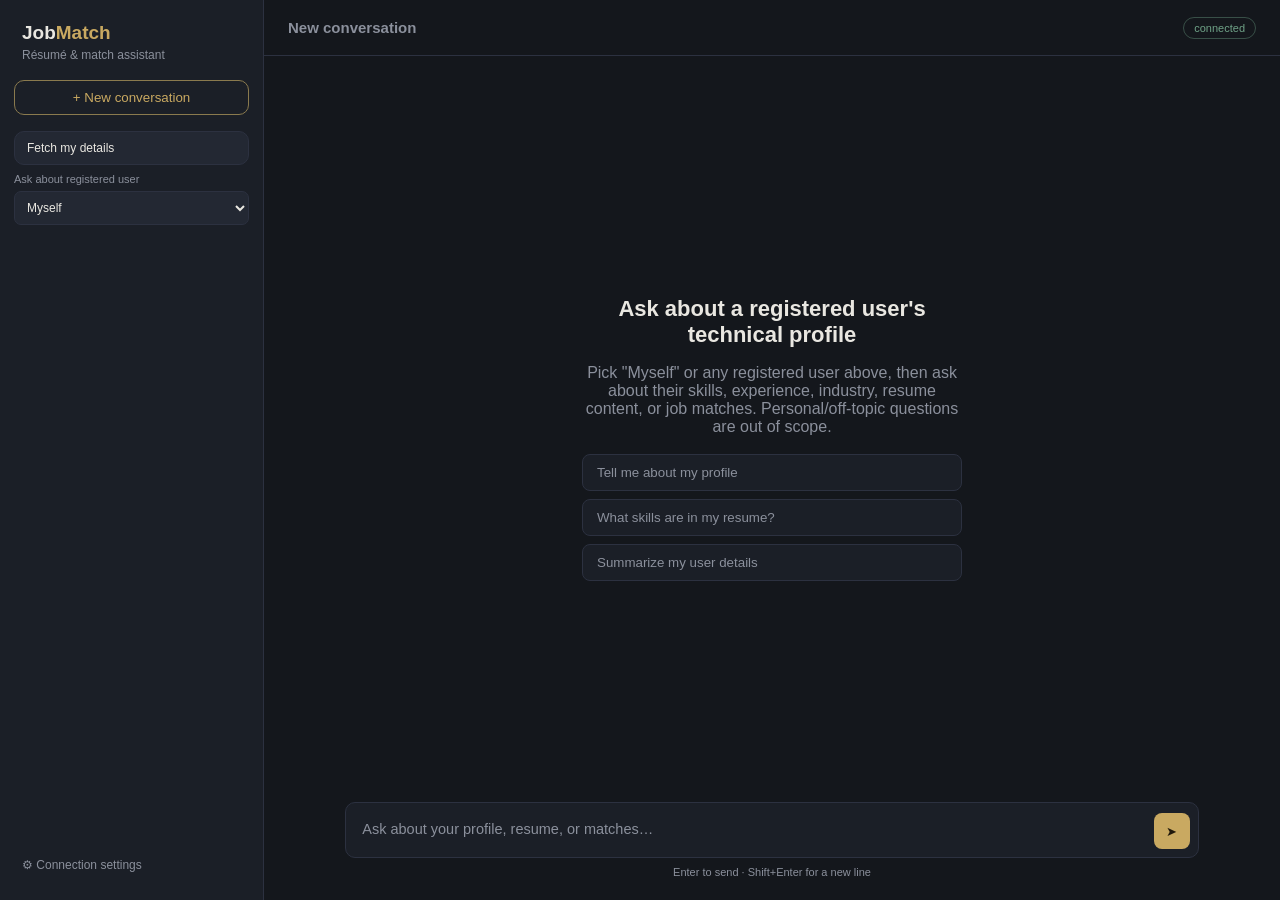
==== static/chat_ui.html @ da0382dd "deplaoyement with chatbot" ====
<!DOCTYPE html>
<html lang="en">
<head>
  <meta charset="UTF-8" />
  <meta name="viewport" content="width=device-width, initial-scale=1.0" />
  <title>Capstone Job Hunt — Assistant</title>
  <style>
    :root{
      --ink:#14171C;
      --panel:#1B1F27;
      --panel-raised:#232833;
      --line:#2C3140;
      --gold:#C9A961;
      --gold-dim:#8A7A4E;
      --text:#E9E7E1;
      --text-dim:#8B909C;
      --match-high:#6FA287;
      --match-mid:#C9A961;
      --match-low:#B3705E;
      --radius:10px;
    }
    *{box-sizing:border-box;} html,body{height:100%;}
    body{margin:0; background:var(--ink); color:var(--text); font-family:Inter, Arial, sans-serif; display:flex; overflow:hidden;}
    #sidebar{width:264px; background:var(--panel); border-right:1px solid var(--line); display:flex; flex-direction:column; padding:20px 14px;}
    .brand{font-size:19px; font-weight:600; padding:2px 8px 4px; }
    .brand span{color:var(--gold);}
    .brand-sub{padding:0 8px 18px; font-size:12px; color:var(--text-dim); }
    #new-chat{background:transparent; border:1px solid var(--gold-dim); color:var(--gold); border-radius:var(--radius); padding:9px 12px; cursor:pointer; margin-bottom:16px;}
    #fetch-user-btn{background:var(--panel-raised); border:1px solid var(--line); color:var(--text); border-radius:var(--radius); padding:9px 12px; cursor:pointer; margin-bottom:8px; font-size:12px; text-align:left;}
    #convo-list{flex:1; overflow-y:auto; display:flex; flex-direction:column; gap:2px;}
    .convo-item{padding:9px 10px; border-radius:8px; font-size:13px; color:var(--text-dim); cursor:pointer; white-space:nowrap; overflow:hidden; text-overflow:ellipsis;}
    .convo-item:hover{background:var(--panel-raised); color:var(--text);}
    .convo-item.active{background:var(--panel-raised); color:var(--text); border-left:2px solid var(--gold); padding-left:8px;}
    #settings-btn{margin-top:10px; background:none; border:none; color:var(--text-dim); font-size:12px; cursor:pointer; text-align:left; padding:8px;}
    #main{flex:1; display:flex; flex-direction:column; min-width:0;}
    #topbar{height:56px; border-bottom:1px solid var(--line); display:flex; align-items:center; justify-content:space-between; padding:0 24px; flex-shrink:0;}
    #topbar h1{font-size:15px; color:var(--text-dim); margin:0;}
    #status-pill{font-size:11px; color:var(--text-dim); border:1px solid var(--line); padding:4px 10px; border-radius:999px;}
    #status-pill.live{color:var(--match-high); border-color:rgba(111,162,135,0.4);}
    #thread{flex:1; overflow-y:auto; padding:28px 0 12px; display:flex; flex-direction:column; gap:18px;}
    .row{display:flex; padding:0 8%;}
    .row.user{justify-content:flex-end;}
    .bubble{max-width:640px; padding:12px 16px; border-radius:var(--radius); font-size:14.5px; line-height:1.55;}
    .row.user .bubble{background:var(--gold); color:#20180B; border-bottom-right-radius:3px;}
    .row.assistant .bubble{background:var(--panel); border:1px solid var(--line); color:var(--text); border-bottom-left-radius:3px;}
    #composer{padding:16px 8% 22px; flex-shrink:0;}
    #composer-inner{display:flex; align-items:flex-end; gap:10px; background:var(--panel); border:1px solid var(--line); border-radius:var(--radius); padding:8px 8px 8px 16px;}
    #msg-input{flex:1; background:none; border:none; outline:none; resize:none; color:var(--text); font-family:inherit; font-size:14.5px; line-height:1.5; max-height:160px; padding:8px 0;}
    #msg-input::placeholder{color:var(--text-dim);}
    #send-btn{background:var(--gold); color:#20180B; border:none; width:36px; height:36px; border-radius:8px; cursor:pointer; display:flex; align-items:center; justify-content:center;}
    #send-btn:disabled{opacity:.35; cursor:default;}
    #composer-hint{font-size:11px; color:var(--text-dim); text-align:center; margin-top:8px;}
    #overlay{position:fixed; inset:0; background:rgba(10,11,14,0.6); display:none; align-items:center; justify-content:center; z-index:10;}
    #overlay.open{display:flex;}
    #settings-modal{background:var(--panel); border:1px solid var(--line); border-radius:12px; width:380px; padding:22px;}
    #settings-modal h3{margin:0 0 14px;}
    .field{margin-bottom:14px;}
    .field label{display:block; font-size:12px; color:var(--text-dim); margin-bottom:6px;}
    .field input{width:100%; background:var(--panel-raised); border:1px solid var(--line); border-radius:7px; padding:9px 10px; color:var(--text); font-size:13px;}
    #settings-actions{display:flex; justify-content:flex-end; gap:8px; margin-top:6px;}
    #settings-actions button{font-family:inherit; font-size:13px; padding:8px 14px; border-radius:7px; cursor:pointer; border:1px solid var(--line); background:none; color:var(--text-dim);}
    #settings-save{background:var(--gold); color:#20180B; border:none; font-weight:500;}
    .suggestions{display:flex; flex-direction:column; gap:8px; margin-top:18px;}
    .suggestion{background:var(--panel); border:1px solid var(--line); color:var(--text-dim); padding:10px 14px; border-radius:8px; cursor:pointer; text-align:left;}
    #empty-state{margin:auto; text-align:center; color:var(--text-dim); max-width:420px; padding:0 20px;}
    #empty-state h2{color:var(--text); font-size:22px; margin-bottom:8px;}
  </style>
</head>
<body>
  <div id="sidebar">
    <div class="brand">Job<span>Match</span></div>
    <div class="brand-sub">Résumé &amp; match assistant</div>
    <button id="new-chat">+ New conversation</button>
    <button id="fetch-user-btn">Fetch my details</button>
    <div class="field" style="margin-bottom:14px;">
      <label style="display:block; font-size:11px; color:var(--text-dim); margin-bottom:6px;">Ask about registered user</label>
      <select id="target-user-select" style="width:100%; background:var(--panel-raised); border:1px solid var(--line); border-radius:7px; padding:8px 8px; color:var(--text); font-size:12px;">
        <option value="">Myself</option>
      </select>
    </div>
    <div id="convo-list"></div>
    <button id="settings-btn">⚙ Connection settings</button>
  </div>

  <div id="main">
    <div id="topbar">
      <h1 id="convo-title">New conversation</h1>
      <span id="status-pill">not connected</span>
    </div>

    <div id="thread">
      <div id="empty-state">
        <h2>Ask about a registered user's technical profile</h2>
        <p>Pick "Myself" or any registered user above, then ask about their skills, experience, industry, resume content, or job matches. Personal/off-topic questions are out of scope.</p>
        <div class="suggestions">
          <button class="suggestion" data-q="Tell me about my profile">Tell me about my profile</button>
          <button class="suggestion" data-q="What skills are in my resume?">What skills are in my resume?</button>
          <button class="suggestion" data-q="Summarize my user details">Summarize my user details</button>
        </div>
      </div>
    </div>

    <div id="composer">
      <div id="composer-inner">
        <textarea id="msg-input" rows="1" placeholder="Ask about your profile, resume, or matches…"></textarea>
        <button id="send-btn" title="Send">➤</button>
      </div>
      <div id="composer-hint">Enter to send · Shift+Enter for a new line</div>
    </div>
  </div>

  <div id="overlay">
    <div id="settings-modal">
      <h3>Connection settings</h3>
      <div class="field">
        <label>API base URL</label>
        <input id="api-base" value="http://localhost:8000" />
      </div>
      <div class="field">
        <label>Username</label>
        <input id="jwt-token" placeholder="demo-user" />
      </div>
      <div id="settings-actions">
        <button id="settings-cancel">Cancel</button>
        <button id="settings-save">Save</button>
      </div>
    </div>
  </div>

  <script>
    (() => {
      const thread = document.getElementById('thread');
      const input = document.getElementById('msg-input');
      const sendBtn = document.getElementById('send-btn');
      const statusPill = document.getElementById('status-pill');
      const convoList = document.getElementById('convo-list');
      const apiBaseInput = document.getElementById('api-base');
      const jwtInput = document.getElementById('jwt-token');
      const overlay = document.getElementById('overlay');
      const targetUserSelect = document.getElementById('target-user-select');

      const state = {
        apiBase: localStorage.getItem('jobhunt_api_base') || 'http://localhost:8000',
        username: localStorage.getItem('jobhunt_username') || 'demo-user',
        targetUsername: '',
        conversationId: null,
      };

      async function loadRegisteredUsers(){
        if (!state.apiBase) return;
        try {
          const res = await fetch(new URL('/chatbot/users', state.apiBase + '/'));
          if (!res.ok) return;
          const usernames = await res.json();
          targetUserSelect.innerHTML = '<option value="">Myself</option>' +
            usernames.map((u) => `<option value="${u}">${u}</option>`).join('');
          targetUserSelect.value = state.targetUsername;
        } catch (err) {
          console.warn('Could not load registered users:', err);
        }
      }

      targetUserSelect.addEventListener('change', () => {
        state.targetUsername = targetUserSelect.value;
      });

      function refreshStatus(){
        const ok = !!state.apiBase;
        statusPill.textContent = ok ? 'connected' : 'not connected';
        statusPill.classList.toggle('live', ok);
      }

      function authHeaders(){
        return {
          'Content-Type': 'application/json',
        };
      }

      function buildUserUrl(path){
        const url = new URL(path, state.apiBase + '/');
        url.searchParams.set('username', state.username);
        return url.toString();
      }

      // Minimal renderer for the chatbot's fixed output shape: an opening
      // line, blank-line-separated sections, **bold** labels, and "- " bullets.
      // Escapes HTML first so user/LLM text can never inject markup.
      function renderAssistantMarkdown(el, text){
        const escapeHtml = (s) => s.replace(/&/g, '&amp;').replace(/</g, '&lt;').replace(/>/g, '&gt;');
        const withBold = (s) => escapeHtml(s).replace(/\*\*(.+?)\*\*/g, '<strong>$1</strong>');
        el.innerHTML = '';
        const blocks = text.split(/\n\s*\n/);
        blocks.forEach((block) => {
          const lines = block.split('\n').filter((l) => l.trim());
          if (!lines.length) return;
          const isList = lines.every((l) => /^\s*-\s+/.test(l));
          if (isList) {
            const ul = document.createElement('ul');
            ul.style.cssText = 'margin:4px 0; padding-left:20px;';
            lines.forEach((l) => {
              const li = document.createElement('li');
              li.style.marginBottom = '3px';
              li.innerHTML = withBold(l.replace(/^\s*-\s+/, ''));
              ul.appendChild(li);
            });
            el.appendChild(ul);
          } else {
            lines.forEach((l) => {
              const p = document.createElement('div');
              p.style.marginBottom = '4px';
              p.innerHTML = withBold(l);
              el.appendChild(p);
            });
          }
        });
      }

      function addBubble(role, text, sources){
        const row = document.createElement('div');
        row.className = 'row ' + role;
        const bubble = document.createElement('div');
        bubble.className = 'bubble';
        if (role === 'assistant') {
          renderAssistantMarkdown(bubble, text);
        } else {
          bubble.textContent = text;
        }
        row.appendChild(bubble);
        if (sources && sources.length) {
          const src = document.createElement('div');
          src.style.cssText = 'max-width:640px; margin-top:6px; font-size:11px; color:var(--text-dim);';
          src.textContent = 'Sources: ' + sources.map((s) => s.title).join(', ');
          row.appendChild(src);
        }
        thread.appendChild(row);
        thread.scrollTop = thread.scrollHeight;
      }

      async function fetchUserDetails(){
        if (!state.apiBase) {
          overlay.classList.add('open');
          return;
        }

        addTyping();
        try {
          const res = await fetch(buildUserUrl('/chatbot/user-details'), {
            headers: authHeaders(),
          });
          const data = await res.json();
          removeTyping();

          if (!res.ok) {
            addBubble('assistant', data.detail || 'Unable to fetch your account details.');
            return;
          }

          const lines = [
            `Username: ${data.username || 'N/A'}`,
            `Full name: ${data.full_name || 'N/A'}`,
            `Email: ${data.email || 'N/A'}`,
            `Age: ${data.age ?? 'N/A'}`,
            `Graduated: ${data.graduated ?? 'N/A'}`,
            `LinkedIn: ${data.linkedin_url || 'N/A'}`,
            `LeetCode: ${data.leetcode_url || 'N/A'}`,
            `Hackerrank: ${data.hackerrank_url || 'N/A'}`,
            `Resume skills: ${(data.resume_skills || []).join(', ') || 'No skills found'}`,
            `Experience: ${data.experience ?? 'N/A'}`,
            `Industry: ${data.industry_type || 'N/A'}`,
            `Resume text available: ${data.resume_text_available ? 'Yes' : 'No'}`,
          ];

          addBubble('assistant', lines.join('\n'));
        } catch (err) {
          removeTyping();
          addBubble('assistant', 'Could not fetch your user details. Check the API URL.');
        }
      }

      function addTyping(){
        const row = document.createElement('div');
        row.className = 'row assistant';
        row.id = 'typing-row';
        row.innerHTML = '<div class="bubble">Thinking…</div>';
        thread.appendChild(row);
        thread.scrollTop = thread.scrollHeight;
      }

      function removeTyping(){
        const el = document.getElementById('typing-row');
        if (el) el.remove();
      }

      function renderEmptyState(){
        const current = document.getElementById('empty-state');
        if (current) return;
        thread.innerHTML = `
          <div id="empty-state">
            <h2>Ask about your résumés or matches</h2>
            <p>This assistant can look up your profile, resume skills, and match status using the authenticated backend.</p>
            <div class="suggestions">
              <button class="suggestion" data-q="Tell me about my profile">Tell me about my profile</button>
              <button class="suggestion" data-q="What skills are in my resume?">What skills are in my resume?</button>
              <button class="suggestion" data-q="Summarize my user details">Summarize my user details</button>
            </div>
          </div>`;
        document.querySelectorAll('.suggestion').forEach((b) => {
          b.onclick = () => { input.value = b.dataset.q; sendMessage(); };
        });
      }

      async function loadConversations(){
        if (!state.apiBase) return;
        try {
          const res = await fetch(buildUserUrl('/chat/conversations'), { headers: authHeaders() });
          if (!res.ok) return;
          const data = await res.json();
          convoList.innerHTML = '';
          data.forEach((item) => {
            const el = document.createElement('div');
            el.className = 'convo-item' + (item.id === state.conversationId ? ' active' : '');
            el.textContent = item.title || 'Untitled';
            el.onclick = () => openConversation(item.id, item.title);
            convoList.appendChild(el);
          });
        } catch (err) {
          console.warn('Conversations unavailable:', err);
        }
      }

      async function openConversation(id, title){
        state.conversationId = id;
        document.getElementById('convo-title').textContent = title || 'Conversation';
        thread.innerHTML = '';
        try {
          const res = await fetch(buildUserUrl('/chat/conversations/' + id), { headers: authHeaders() });
          if (!res.ok) return;
          const data = await res.json();
          data.messages.forEach((msg) => addBubble(msg.role, msg.content));
        } catch (err) {}
        loadConversations();
      }

      document.getElementById('new-chat').onclick = () => {
        state.conversationId = null;
        document.getElementById('convo-title').textContent = 'New conversation';
        renderEmptyState();
        loadConversations();
      };

      document.getElementById('fetch-user-btn').onclick = fetchUserDetails;
      document.getElementById('settings-btn').onclick = () => overlay.classList.add('open');
      document.getElementById('settings-cancel').onclick = () => overlay.classList.remove('open');
      document.getElementById('settings-save').onclick = () => {
        state.apiBase = apiBaseInput.value.trim().replace(/\/$/, '');
        state.username = (jwtInput.value || 'demo-user').trim() || 'demo-user';
        localStorage.setItem('jobhunt_api_base', state.apiBase);
        localStorage.setItem('jobhunt_username', state.username);
        overlay.classList.remove('open');
        refreshStatus();
        loadConversations();
        loadRegisteredUsers();
      };

      function addStreamingBubble(){
        const row = document.createElement('div');
        row.className = 'row assistant';
        const bubble = document.createElement('div');
        bubble.className = 'bubble';
        bubble.textContent = '';
        row.appendChild(bubble);
        thread.appendChild(row);
        thread.scrollTop = thread.scrollHeight;
        return { row, bubble };
      }

      function finalizeStreamingBubble(row, sources){
        if (!sources || !sources.length) return;
        const src = document.createElement('div');
        src.style.cssText = 'max-width:640px; margin-top:6px; font-size:11px; color:var(--text-dim);';
        src.textContent = 'Sources: ' + sources.map((s) => s.title).join(', ');
        row.appendChild(src);
      }

      // Parses a text/event-stream body read via fetch (POST-based SSE, so
      // the built-in EventSource -- GET only -- can't be used here).
      async function* parseSSE(response){
        const reader = response.body.getReader();
        const decoder = new TextDecoder();
        let buffer = '';
        while (true) {
          const { value, done } = await reader.read();
          if (done) break;
          buffer += decoder.decode(value, { stream: true });
          const events = buffer.split('\n\n');
          buffer = events.pop();
          for (const raw of events) {
            const lines = raw.split('\n');
            let event = 'message';
            let data = '';
            for (const line of lines) {
              if (line.startsWith('event:')) event = line.slice(6).trim();
              else if (line.startsWith('data:')) data += line.slice(5).trim();
            }
            if (data) yield { event, data: JSON.parse(data) };
          }
        }
      }

      async function sendMessage(){
        const message = input.value.trim();
        if (!message) return;
        if (!state.apiBase) {
          overlay.classList.add('open');
          return;
        }
        input.value = '';
        addBubble('user', message);
        sendBtn.disabled = true;

        let streamBubble = null;
        try {
          const res = await fetch(buildUserUrl('/chat/stream'), {
            method: 'POST',
            headers: authHeaders(),
            body: JSON.stringify({ message, conversation_id: state.conversationId, username: state.username, target_username: state.targetUsername || undefined }),
          });

          if (!res.ok || !res.body) {
            const data = await res.json().catch(() => ({}));
            addBubble('assistant', data.detail || 'Could not process your request.');
            return;
          }

          let rawText = '';
          for await (const { event, data } of parseSSE(res)) {
            if (event === 'meta') {
              state.conversationId = data.conversation_id;
            } else if (event === 'token') {
              if (!streamBubble) streamBubble = addStreamingBubble();
              rawText += data.delta;
              streamBubble.bubble.textContent = rawText;
              thread.scrollTop = thread.scrollHeight;
            } else if (event === 'done') {
              if (!streamBubble) streamBubble = addStreamingBubble();
              renderAssistantMarkdown(streamBubble.bubble, data.message || rawText);
              finalizeStreamingBubble(streamBubble.row, data.sources);
              loadConversations();
            }
          }
        } catch (err) {
          if (!streamBubble) addBubble('assistant', 'Could not reach the backend. Check your API URL.');
        } finally {
          sendBtn.disabled = false;
        }
      }

      sendBtn.onclick = sendMessage;
      input.addEventListener('keydown', (event) => {
        if (event.key === 'Enter' && !event.shiftKey) {
          event.preventDefault();
          sendMessage();
        }
      });

      apiBaseInput.value = state.apiBase;
      if (jwtInput) jwtInput.value = state.username;
      refreshStatus();
      renderEmptyState();
      loadConversations();
      loadRegisteredUsers();
    })();
  </script>
</body>
</html>
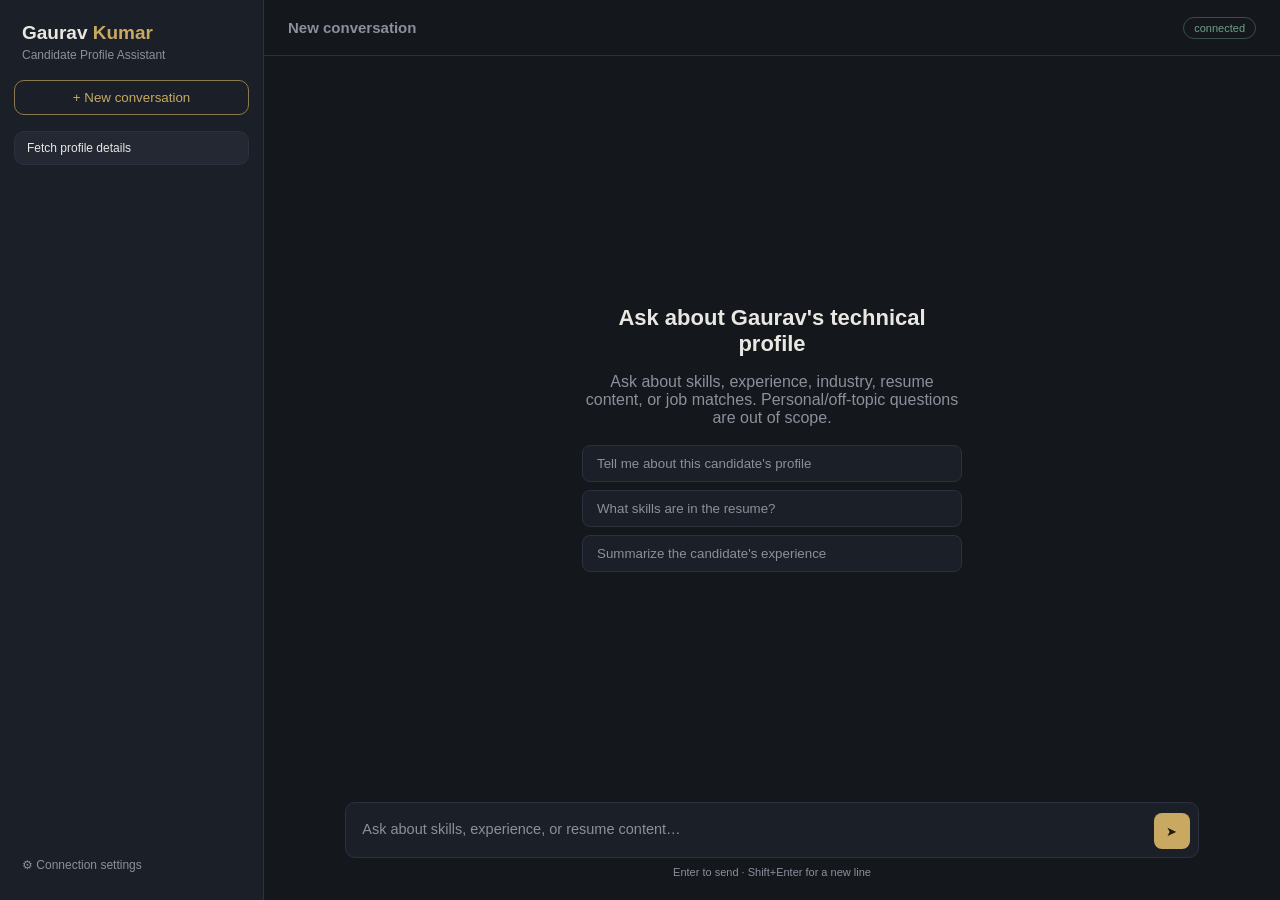
==== commit 635a45a3: "adding only user gaurav" ====
--- a/static/chat_ui.html
+++ b/static/chat_ui.html
@@ -68,16 +68,10 @@
 </head>
 <body>
   <div id="sidebar">
-    <div class="brand">Job<span>Match</span></div>
-    <div class="brand-sub">Résumé &amp; match assistant</div>
+    <div class="brand">Gaurav <span>Kumar</span></div>
+    <div class="brand-sub">Candidate Profile Assistant</div>
     <button id="new-chat">+ New conversation</button>
-    <button id="fetch-user-btn">Fetch my details</button>
-    <div class="field" style="margin-bottom:14px;">
-      <label style="display:block; font-size:11px; color:var(--text-dim); margin-bottom:6px;">Ask about registered user</label>
-      <select id="target-user-select" style="width:100%; background:var(--panel-raised); border:1px solid var(--line); border-radius:7px; padding:8px 8px; color:var(--text); font-size:12px;">
-        <option value="">Myself</option>
-      </select>
-    </div>
+    <button id="fetch-user-btn">Fetch profile details</button>
     <div id="convo-list"></div>
     <button id="settings-btn">⚙ Connection settings</button>
   </div>
@@ -90,19 +84,19 @@
 
     <div id="thread">
       <div id="empty-state">
-        <h2>Ask about a registered user's technical profile</h2>
-        <p>Pick "Myself" or any registered user above, then ask about their skills, experience, industry, resume content, or job matches. Personal/off-topic questions are out of scope.</p>
+        <h2>Ask about Gaurav's technical profile</h2>
+        <p>Ask about skills, experience, industry, resume content, or job matches. Personal/off-topic questions are out of scope.</p>
         <div class="suggestions">
-          <button class="suggestion" data-q="Tell me about my profile">Tell me about my profile</button>
-          <button class="suggestion" data-q="What skills are in my resume?">What skills are in my resume?</button>
-          <button class="suggestion" data-q="Summarize my user details">Summarize my user details</button>
+          <button class="suggestion" data-q="Tell me about this candidate's profile">Tell me about this candidate's profile</button>
+          <button class="suggestion" data-q="What skills are in the resume?">What skills are in the resume?</button>
+          <button class="suggestion" data-q="Summarize the candidate's experience">Summarize the candidate's experience</button>
         </div>
       </div>
     </div>
 
     <div id="composer">
       <div id="composer-inner">
-        <textarea id="msg-input" rows="1" placeholder="Ask about your profile, resume, or matches…"></textarea>
+        <textarea id="msg-input" rows="1" placeholder="Ask about skills, experience, or resume content…"></textarea>
         <button id="send-btn" title="Send">➤</button>
       </div>
       <div id="composer-hint">Enter to send · Shift+Enter for a new line</div>
@@ -114,7 +108,7 @@
       <h3>Connection settings</h3>
       <div class="field">
         <label>API base URL</label>
-        <input id="api-base" value="http://localhost:8000" />
+        <input id="api-base" placeholder="leave blank to use this site's URL" />
       </div>
       <div class="field">
         <label>Username</label>
@@ -137,32 +131,15 @@
       const apiBaseInput = document.getElementById('api-base');
       const jwtInput = document.getElementById('jwt-token');
       const overlay = document.getElementById('overlay');
-      const targetUserSelect = document.getElementById('target-user-select');
 
       const state = {
-        apiBase: localStorage.getItem('jobhunt_api_base') || 'http://localhost:8000',
+        // Defaults to the page's own origin -- this page and the API are
+        // served by the same FastAPI app, so this works unchanged whether
+        // it's opened via localhost or a deployed URL (e.g. Render).
+        apiBase: localStorage.getItem('jobhunt_api_base') || window.location.origin,
         username: localStorage.getItem('jobhunt_username') || 'demo-user',
-        targetUsername: '',
         conversationId: null,
       };
-
-      async function loadRegisteredUsers(){
-        if (!state.apiBase) return;
-        try {
-          const res = await fetch(new URL('/chatbot/users', state.apiBase + '/'));
-          if (!res.ok) return;
-          const usernames = await res.json();
-          targetUserSelect.innerHTML = '<option value="">Myself</option>' +
-            usernames.map((u) => `<option value="${u}">${u}</option>`).join('');
-          targetUserSelect.value = state.targetUsername;
-        } catch (err) {
-          console.warn('Could not load registered users:', err);
-        }
-      }
-
-      targetUserSelect.addEventListener('change', () => {
-        state.targetUsername = targetUserSelect.value;
-      });
 
       function refreshStatus(){
         const ok = !!state.apiBase;
@@ -296,12 +273,12 @@
         if (current) return;
         thread.innerHTML = `
           <div id="empty-state">
-            <h2>Ask about your résumés or matches</h2>
-            <p>This assistant can look up your profile, resume skills, and match status using the authenticated backend.</p>
+            <h2>Ask about Gaurav's technical profile</h2>
+            <p>Ask about skills, experience, industry, resume content, or job matches. Personal/off-topic questions are out of scope.</p>
             <div class="suggestions">
-              <button class="suggestion" data-q="Tell me about my profile">Tell me about my profile</button>
-              <button class="suggestion" data-q="What skills are in my resume?">What skills are in my resume?</button>
-              <button class="suggestion" data-q="Summarize my user details">Summarize my user details</button>
+              <button class="suggestion" data-q="Tell me about this candidate's profile">Tell me about this candidate's profile</button>
+              <button class="suggestion" data-q="What skills are in the resume?">What skills are in the resume?</button>
+              <button class="suggestion" data-q="Summarize the candidate's experience">Summarize the candidate's experience</button>
             </div>
           </div>`;
         document.querySelectorAll('.suggestion').forEach((b) => {
@@ -359,7 +336,6 @@
         overlay.classList.remove('open');
         refreshStatus();
         loadConversations();
-        loadRegisteredUsers();
       };
 
       function addStreamingBubble(){
@@ -423,7 +399,7 @@
           const res = await fetch(buildUserUrl('/chat/stream'), {
             method: 'POST',
             headers: authHeaders(),
-            body: JSON.stringify({ message, conversation_id: state.conversationId, username: state.username, target_username: state.targetUsername || undefined }),
+            body: JSON.stringify({ message, conversation_id: state.conversationId, username: state.username }),
           });
 
           if (!res.ok || !res.body) {
@@ -468,7 +444,6 @@
       refreshStatus();
       renderEmptyState();
       loadConversations();
-      loadRegisteredUsers();
     })();
   </script>
 </body>
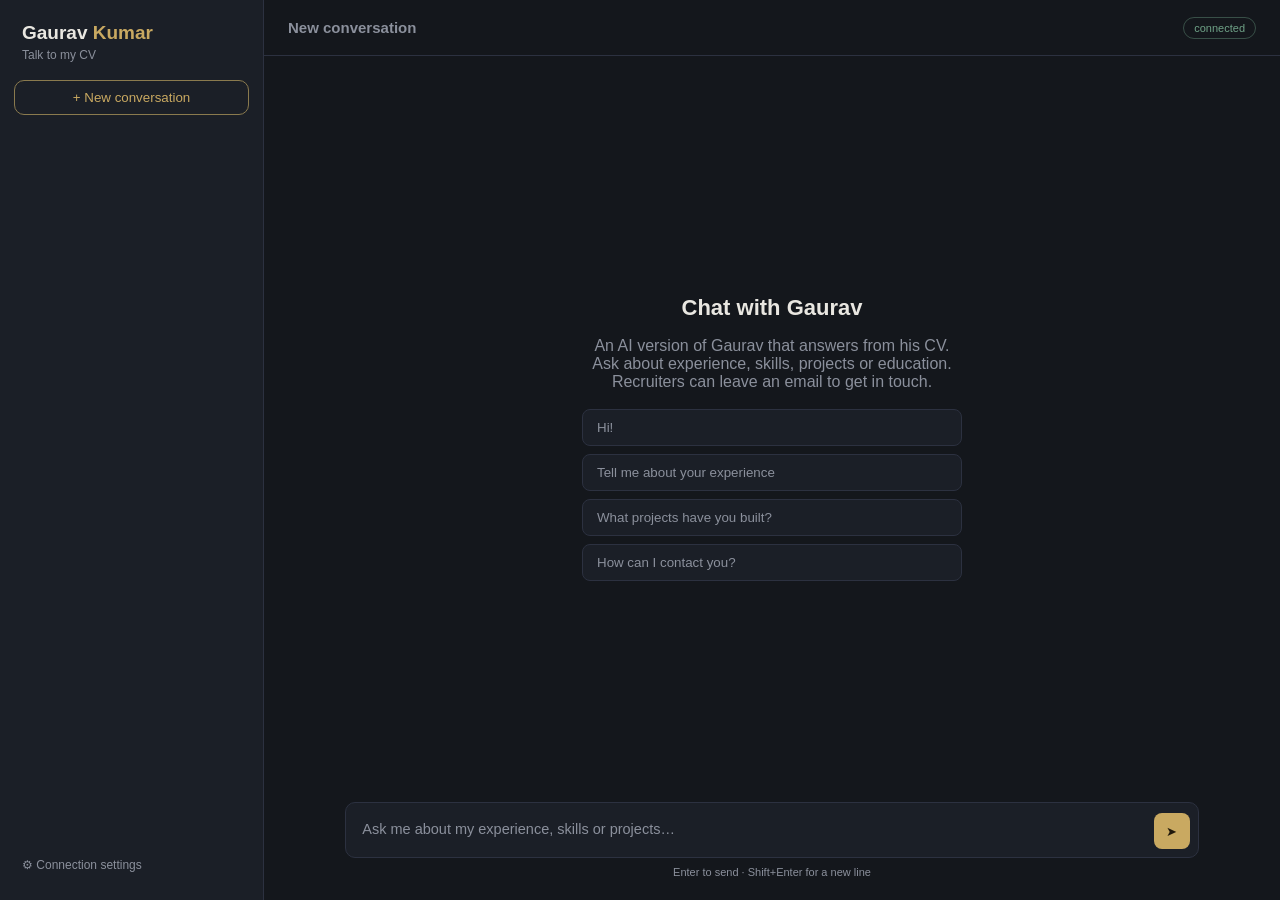
==== commit 0207b231: "adding ui" ====
--- a/static/chat_ui.html
+++ b/static/chat_ui.html
@@ -26,7 +26,6 @@
     .brand span{color:var(--gold);}
     .brand-sub{padding:0 8px 18px; font-size:12px; color:var(--text-dim); }
     #new-chat{background:transparent; border:1px solid var(--gold-dim); color:var(--gold); border-radius:var(--radius); padding:9px 12px; cursor:pointer; margin-bottom:16px;}
-    #fetch-user-btn{background:var(--panel-raised); border:1px solid var(--line); color:var(--text); border-radius:var(--radius); padding:9px 12px; cursor:pointer; margin-bottom:8px; font-size:12px; text-align:left;}
     #convo-list{flex:1; overflow-y:auto; display:flex; flex-direction:column; gap:2px;}
     .convo-item{padding:9px 10px; border-radius:8px; font-size:13px; color:var(--text-dim); cursor:pointer; white-space:nowrap; overflow:hidden; text-overflow:ellipsis;}
     .convo-item:hover{background:var(--panel-raised); color:var(--text);}
@@ -69,9 +68,8 @@
 <body>
   <div id="sidebar">
     <div class="brand">Gaurav <span>Kumar</span></div>
-    <div class="brand-sub">Candidate Profile Assistant</div>
+    <div class="brand-sub">Talk to my CV</div>
     <button id="new-chat">+ New conversation</button>
-    <button id="fetch-user-btn">Fetch profile details</button>
     <div id="convo-list"></div>
     <button id="settings-btn">⚙ Connection settings</button>
   </div>
@@ -84,19 +82,20 @@
 
     <div id="thread">
       <div id="empty-state">
-        <h2>Ask about Gaurav's technical profile</h2>
-        <p>Ask about skills, experience, industry, resume content, or job matches. Personal/off-topic questions are out of scope.</p>
+        <h2>Chat with Gaurav</h2>
+        <p>An AI version of Gaurav that answers from his CV. Ask about experience, skills, projects or education. Recruiters can leave an email to get in touch.</p>
         <div class="suggestions">
-          <button class="suggestion" data-q="Tell me about this candidate's profile">Tell me about this candidate's profile</button>
-          <button class="suggestion" data-q="What skills are in the resume?">What skills are in the resume?</button>
-          <button class="suggestion" data-q="Summarize the candidate's experience">Summarize the candidate's experience</button>
+          <button class="suggestion" data-q="Hi!">Hi!</button>
+          <button class="suggestion" data-q="Tell me about your experience">Tell me about your experience</button>
+          <button class="suggestion" data-q="What projects have you built?">What projects have you built?</button>
+          <button class="suggestion" data-q="How can I contact you?">How can I contact you?</button>
         </div>
       </div>
     </div>
 
     <div id="composer">
       <div id="composer-inner">
-        <textarea id="msg-input" rows="1" placeholder="Ask about skills, experience, or resume content…"></textarea>
+        <textarea id="msg-input" rows="1" placeholder="Ask me about my experience, skills or projects…"></textarea>
         <button id="send-btn" title="Send">➤</button>
       </div>
       <div id="composer-hint">Enter to send · Shift+Enter for a new line</div>
@@ -193,6 +192,8 @@
       }
 
       function addBubble(role, text, sources){
+        // The welcome block and starter buttons only belong to an empty conversation.
+        document.getElementById('empty-state')?.remove();
         const row = document.createElement('div');
         row.className = 'row ' + role;
         const bubble = document.createElement('div');
@@ -213,47 +214,6 @@
         thread.scrollTop = thread.scrollHeight;
       }
 
-      async function fetchUserDetails(){
-        if (!state.apiBase) {
-          overlay.classList.add('open');
-          return;
-        }
-
-        addTyping();
-        try {
-          const res = await fetch(buildUserUrl('/chatbot/user-details'), {
-            headers: authHeaders(),
-          });
-          const data = await res.json();
-          removeTyping();
-
-          if (!res.ok) {
-            addBubble('assistant', data.detail || 'Unable to fetch your account details.');
-            return;
-          }
-
-          const lines = [
-            `Username: ${data.username || 'N/A'}`,
-            `Full name: ${data.full_name || 'N/A'}`,
-            `Email: ${data.email || 'N/A'}`,
-            `Age: ${data.age ?? 'N/A'}`,
-            `Graduated: ${data.graduated ?? 'N/A'}`,
-            `LinkedIn: ${data.linkedin_url || 'N/A'}`,
-            `LeetCode: ${data.leetcode_url || 'N/A'}`,
-            `Hackerrank: ${data.hackerrank_url || 'N/A'}`,
-            `Resume skills: ${(data.resume_skills || []).join(', ') || 'No skills found'}`,
-            `Experience: ${data.experience ?? 'N/A'}`,
-            `Industry: ${data.industry_type || 'N/A'}`,
-            `Resume text available: ${data.resume_text_available ? 'Yes' : 'No'}`,
-          ];
-
-          addBubble('assistant', lines.join('\n'));
-        } catch (err) {
-          removeTyping();
-          addBubble('assistant', 'Could not fetch your user details. Check the API URL.');
-        }
-      }
-
       function addTyping(){
         const row = document.createElement('div');
         row.className = 'row assistant';
@@ -269,16 +229,17 @@
       }
 
       function renderEmptyState(){
-        const current = document.getElementById('empty-state');
-        if (current) return;
-        thread.innerHTML = `
+        // The page ships with the empty state already in the HTML; only rebuild it
+        // when missing, but always (re)attach the starter-button handlers.
+        if (!document.getElementById('empty-state')) thread.innerHTML = `
           <div id="empty-state">
-            <h2>Ask about Gaurav's technical profile</h2>
-            <p>Ask about skills, experience, industry, resume content, or job matches. Personal/off-topic questions are out of scope.</p>
+            <h2>Chat with Gaurav</h2>
+            <p>An AI version of Gaurav that answers from his CV. Ask about experience, skills, projects or education. Recruiters can leave an email to get in touch.</p>
             <div class="suggestions">
-              <button class="suggestion" data-q="Tell me about this candidate's profile">Tell me about this candidate's profile</button>
-              <button class="suggestion" data-q="What skills are in the resume?">What skills are in the resume?</button>
-              <button class="suggestion" data-q="Summarize the candidate's experience">Summarize the candidate's experience</button>
+              <button class="suggestion" data-q="Hi!">Hi!</button>
+              <button class="suggestion" data-q="Tell me about your experience">Tell me about your experience</button>
+              <button class="suggestion" data-q="What projects have you built?">What projects have you built?</button>
+              <button class="suggestion" data-q="How can I contact you?">How can I contact you?</button>
             </div>
           </div>`;
         document.querySelectorAll('.suggestion').forEach((b) => {
@@ -325,7 +286,6 @@
         loadConversations();
       };
 
-      document.getElementById('fetch-user-btn').onclick = fetchUserDetails;
       document.getElementById('settings-btn').onclick = () => overlay.classList.add('open');
       document.getElementById('settings-cancel').onclick = () => overlay.classList.remove('open');
       document.getElementById('settings-save').onclick = () => {
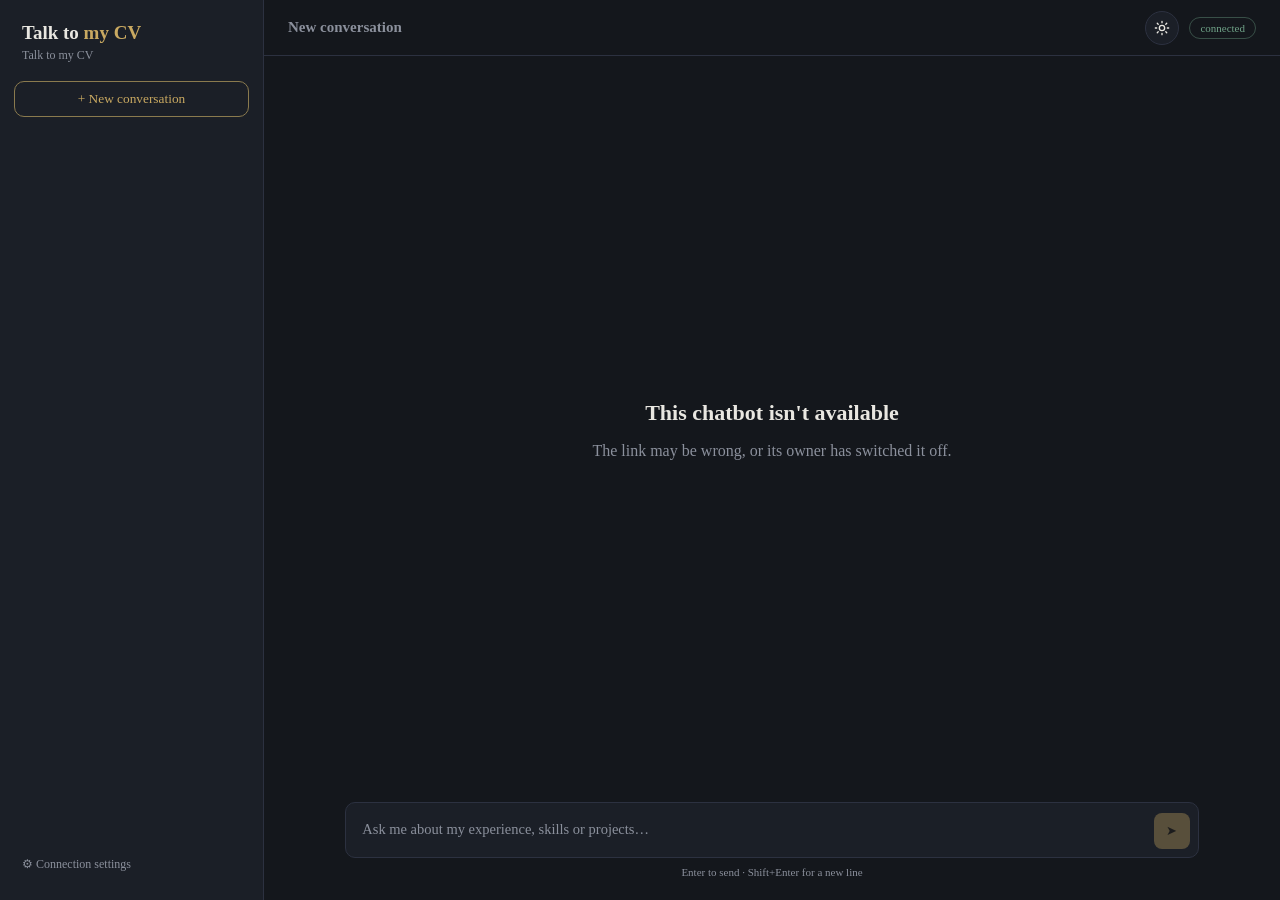
==== commit 3b5b079e: "updatinf job-recomm and version2 chatbot" ====
--- a/static/chat_ui.html
+++ b/static/chat_ui.html
@@ -3,7 +3,15 @@
 <head>
   <meta charset="UTF-8" />
   <meta name="viewport" content="width=device-width, initial-scale=1.0" />
-  <title>Capstone Job Hunt — Assistant</title>
+  <title>Talk to my CV</title>
+  <script>
+    // Apply the saved theme before first paint (default: dark) so there's no light flash.
+    (function () {
+      var theme = "dark";
+      try { theme = localStorage.getItem("jobhunt_theme") || "dark"; } catch (e) {}
+      document.documentElement.setAttribute("data-theme", theme);
+    })();
+  </script>
   <style>
     :root{
       --ink:#14171C;
@@ -19,8 +27,24 @@
       --match-low:#B3705E;
       --radius:10px;
     }
+    /* Day theme (dark is the default above); shares the app's saved choice. */
+    :root[data-theme="light"]{
+      --ink:#F5F6F8;
+      --panel:#FFFFFF;
+      --panel-raised:#EEF0F3;
+      --line:#DDE1E7;
+      --gold:#C9A961;
+      --gold-dim:#9C7E3C;
+      --text:#14171C;
+      --text-dim:#5B6270;
+      --match-high:#2F7A55;
+    }
+    :root[data-theme="light"] .brand span, :root[data-theme="light"] #new-chat{color:#7A5C14;}
+    #theme-btn{flex:none; width:34px; height:34px; border-radius:50%; border:1px solid var(--line); background:var(--panel); color:var(--text); display:grid; place-items:center; cursor:pointer;}
+    #topbar-right{display:flex; align-items:center; gap:10px;}
     *{box-sizing:border-box;} html,body{height:100%;}
-    body{margin:0; background:var(--ink); color:var(--text); font-family:Inter, Arial, sans-serif; display:flex; overflow:hidden;}
+    button, input, textarea, select{font-family:inherit;} /* form controls don't inherit fonts by default */
+    body{margin:0; background:var(--ink); color:var(--text); font-family:"Times New Roman", Times, serif; display:flex; overflow:hidden;}
     #sidebar{width:264px; background:var(--panel); border-right:1px solid var(--line); display:flex; flex-direction:column; padding:20px 14px;}
     .brand{font-size:19px; font-weight:600; padding:2px 8px 4px; }
     .brand span{color:var(--gold);}
@@ -63,11 +87,42 @@
     .suggestion{background:var(--panel); border:1px solid var(--line); color:var(--text-dim); padding:10px 14px; border-radius:8px; cursor:pointer; text-align:left;}
     #empty-state{margin:auto; text-align:center; color:var(--text-dim); max-width:420px; padding:0 20px;}
     #empty-state h2{color:var(--text); font-size:22px; margin-bottom:8px;}
+    .bubble{overflow-wrap:anywhere;}
+    .bubble a{color:inherit;}
+    #topbar-left{display:flex; align-items:center; gap:10px; min-width:0;}
+    #topbar h1{white-space:nowrap; overflow:hidden; text-overflow:ellipsis;}
+    #menu-btn, #drawer-backdrop{display:none;}
+
+    /* ---------- phones & small tablets: sidebar becomes a slide-out drawer ---------- */
+    @media (max-width: 768px){
+      html, body{height:100%; height:100dvh;}
+      #sidebar{position:fixed; inset:0 auto 0 0; width:min(82vw, 300px); z-index:20; transform:translateX(-100%); transition:transform .22s ease; padding-top:calc(20px + env(safe-area-inset-top)); padding-bottom:calc(14px + env(safe-area-inset-bottom));}
+      body.drawer-open #sidebar{transform:none; box-shadow:0 0 40px rgba(0,0,0,.5);}
+      #drawer-backdrop{position:fixed; inset:0; background:rgba(10,11,14,.55); z-index:15;}
+      body.drawer-open #drawer-backdrop{display:block;}
+      #menu-btn{display:flex; align-items:center; justify-content:center; flex:none; width:40px; height:40px; margin-left:-8px; background:none; border:none; color:var(--text); border-radius:8px; cursor:pointer;}
+      #topbar{height:auto; min-height:52px; padding:calc(6px + env(safe-area-inset-top)) 12px 6px;}
+      #topbar h1{font-size:15px; color:var(--text);}
+      #status-pill{font-size:10px; padding:3px 8px; flex:none;}
+      #thread{padding:16px 0 8px; gap:14px;}
+      .row{padding:0 12px;}
+      .bubble{max-width:85%; font-size:15px; padding:10px 14px;}
+      .row.assistant{flex-direction:column; align-items:flex-start; gap:4px;} /* sources line stacks under the answer */
+      #composer{padding:8px 10px calc(10px + env(safe-area-inset-bottom));}
+      #composer-inner{padding:6px 6px 6px 14px;}
+      #msg-input{font-size:16px;} /* >=16px stops iOS zooming in on focus */
+      #send-btn{width:40px; height:40px;}
+      #composer-hint{display:none;}
+      #empty-state{padding:0 16px;}
+      #empty-state h2{font-size:20px;}
+      .suggestion{min-height:44px; font-size:14px;}
+      #settings-modal{width:calc(100vw - 32px); max-width:380px;}
+    }
   </style>
 </head>
 <body>
   <div id="sidebar">
-    <div class="brand">Gaurav <span>Kumar</span></div>
+    <div class="brand" id="brand-name">Talk to <span>my CV</span></div>
     <div class="brand-sub">Talk to my CV</div>
     <button id="new-chat">+ New conversation</button>
     <div id="convo-list"></div>
@@ -76,14 +131,22 @@
 
   <div id="main">
     <div id="topbar">
-      <h1 id="convo-title">New conversation</h1>
-      <span id="status-pill">not connected</span>
+      <div id="topbar-left">
+        <button id="menu-btn" type="button" aria-label="Open conversations" aria-controls="sidebar" aria-expanded="false">
+          <svg width="22" height="22" viewBox="0 0 24 24" fill="none" stroke="currentColor" stroke-width="2" stroke-linecap="round" aria-hidden="true"><path d="M4 7h16M4 12h16M4 17h16"/></svg>
+        </button>
+        <h1 id="convo-title">New conversation</h1>
+      </div>
+      <div id="topbar-right">
+        <button id="theme-btn" type="button"></button>
+        <span id="status-pill">not connected</span>
+      </div>
     </div>
 
     <div id="thread">
       <div id="empty-state">
-        <h2>Chat with Gaurav</h2>
-        <p>An AI version of Gaurav that answers from his CV. Ask about experience, skills, projects or education. Recruiters can leave an email to get in touch.</p>
+        <h2 id="es-title">Chat with my CV</h2>
+        <p id="es-text">An AI assistant that answers from this candidate's CV. Ask about experience, skills, projects or education. Recruiters can leave an email to get in touch.</p>
         <div class="suggestions">
           <button class="suggestion" data-q="Hi!">Hi!</button>
           <button class="suggestion" data-q="Tell me about your experience">Tell me about your experience</button>
@@ -96,11 +159,13 @@
     <div id="composer">
       <div id="composer-inner">
         <textarea id="msg-input" rows="1" placeholder="Ask me about my experience, skills or projects…"></textarea>
-        <button id="send-btn" title="Send">➤</button>
+        <button id="send-btn" title="Send" aria-label="Send">➤</button>
       </div>
       <div id="composer-hint">Enter to send · Shift+Enter for a new line</div>
     </div>
   </div>
+
+  <div id="drawer-backdrop"></div>
 
   <div id="overlay">
     <div id="settings-modal">
@@ -124,6 +189,17 @@
     (() => {
       const thread = document.getElementById('thread');
       const input = document.getElementById('msg-input');
+      // Each browser gets its own anonymous id so visitors never see each other's
+      // conversations (a shared default would list every recruiter's chats).
+      function visitorId(){
+        let id = null;
+        try { id = localStorage.getItem('jobhunt_username'); } catch (_) {}
+        if (!id || id === 'demo-user') {
+          id = 'visitor-' + (crypto.randomUUID ? crypto.randomUUID() : String(Math.random()).slice(2)).slice(0, 12);
+          try { localStorage.setItem('jobhunt_username', id); } catch (_) {}
+        }
+        return id;
+      }
       const sendBtn = document.getElementById('send-btn');
       const statusPill = document.getElementById('status-pill');
       const convoList = document.getElementById('convo-list');
@@ -136,7 +212,7 @@
         // served by the same FastAPI app, so this works unchanged whether
         // it's opened via localhost or a deployed URL (e.g. Render).
         apiBase: localStorage.getItem('jobhunt_api_base') || window.location.origin,
-        username: localStorage.getItem('jobhunt_username') || 'demo-user',
+        username: visitorId(),
         conversationId: null,
       };
 
@@ -152,10 +228,42 @@
         };
       }
 
+      // Whose CV this bot answers from: /chatbot?u=<username>; empty = the site's default candidate.
+      const candidate = (new URLSearchParams(window.location.search).get('u') || '').trim().toLowerCase();
+      let candidateName = '';
+
       function buildUserUrl(path){
         const url = new URL(path, state.apiBase + '/');
         url.searchParams.set('username', state.username);
+        if (candidate) url.searchParams.set('u', candidate);
         return url.toString();
+      }
+
+      const escapeText = (s) => String(s).replace(/&/g, '&amp;').replace(/</g, '&lt;').replace(/>/g, '&gt;');
+      const firstName = () => (candidateName || '').split(' ')[0];
+      const emptyTitle = () => firstName() ? `Chat with ${firstName()}` : 'Chat with my CV';
+      const emptyText = () => (firstName() ? `An AI version of ${firstName()} that answers from their CV.` : "An AI assistant that answers from this candidate's CV.")
+        + ' Ask about experience, skills, projects or education. Recruiters can leave an email to get in touch.';
+
+      // Fill in whose bot this is, or explain that it isn't available.
+      async function loadCandidate(){
+        try {
+          const res = await fetch(buildUserUrl('/chatbot/user-details'));
+          if (!res.ok) throw new Error('unavailable');
+          const data = await res.json();
+          candidateName = data.full_name || data.username;
+          const [first, ...rest] = candidateName.split(' ');
+          document.getElementById('brand-name').innerHTML = escapeText(first) + (rest.length ? ' <span>' + escapeText(rest.join(' ')) + '</span>' : '');
+          document.title = `Chat with ${candidateName}`;
+          const title = document.getElementById('es-title');
+          const text = document.getElementById('es-text');
+          if (title) title.textContent = emptyTitle();
+          if (text) text.textContent = emptyText();
+        } catch (_) {
+          thread.innerHTML = '<div id="empty-state"><h2>This chatbot isn\'t available</h2><p>The link may be wrong, or its owner has switched it off.</p></div>';
+          input.disabled = true;
+          sendBtn.disabled = true;
+        }
       }
 
       // Minimal renderer for the chatbot's fixed output shape: an opening
@@ -233,8 +341,8 @@
         // when missing, but always (re)attach the starter-button handlers.
         if (!document.getElementById('empty-state')) thread.innerHTML = `
           <div id="empty-state">
-            <h2>Chat with Gaurav</h2>
-            <p>An AI version of Gaurav that answers from his CV. Ask about experience, skills, projects or education. Recruiters can leave an email to get in touch.</p>
+            <h2 id="es-title">${escapeText(emptyTitle())}</h2>
+            <p id="es-text">${escapeText(emptyText())}</p>
             <div class="suggestions">
               <button class="suggestion" data-q="Hi!">Hi!</button>
               <button class="suggestion" data-q="Tell me about your experience">Tell me about your experience</button>
@@ -290,7 +398,7 @@
       document.getElementById('settings-cancel').onclick = () => overlay.classList.remove('open');
       document.getElementById('settings-save').onclick = () => {
         state.apiBase = apiBaseInput.value.trim().replace(/\/$/, '');
-        state.username = (jwtInput.value || 'demo-user').trim() || 'demo-user';
+        state.username = (jwtInput.value || '').trim() || visitorId();
         localStorage.setItem('jobhunt_api_base', state.apiBase);
         localStorage.setItem('jobhunt_username', state.username);
         overlay.classList.remove('open');
@@ -359,7 +467,7 @@
           const res = await fetch(buildUserUrl('/chat/stream'), {
             method: 'POST',
             headers: authHeaders(),
-            body: JSON.stringify({ message, conversation_id: state.conversationId, username: state.username }),
+            body: JSON.stringify({ message, conversation_id: state.conversationId, target_username: candidate || null }),
           });
 
           if (!res.ok || !res.body) {
@@ -391,6 +499,43 @@
         }
       }
 
+      // Mobile drawer: the sidebar slides in over the chat on narrow screens.
+      const sidebar = document.getElementById('sidebar');
+      const menuBtn = document.getElementById('menu-btn');
+      function setDrawer(open){
+        document.body.classList.toggle('drawer-open', open);
+        menuBtn.setAttribute('aria-expanded', String(open));
+      }
+      menuBtn.onclick = () => setDrawer(!document.body.classList.contains('drawer-open'));
+      document.getElementById('drawer-backdrop').onclick = () => setDrawer(false);
+      sidebar.addEventListener('click', (e) => {
+        if (e.target.closest('.convo-item, #new-chat, #settings-btn')) setDrawer(false);
+      });
+      document.addEventListener('keydown', (e) => { if (e.key === 'Escape') setDrawer(false); });
+      // The full placeholder wraps onto a clipped second line at phone width.
+      const narrow = window.matchMedia('(max-width: 768px)');
+      const fullPlaceholder = input.placeholder;
+      const syncPlaceholder = () => { input.placeholder = narrow.matches ? 'Ask me anything about my work…' : fullPlaceholder; };
+      narrow.addEventListener('change', syncPlaceholder);
+      syncPlaceholder();
+
+      // Day/night toggle -- same saved setting (jobhunt_theme) as the main app.
+      const themeBtn = document.getElementById('theme-btn');
+      const SUN = '<svg aria-hidden="true" width="16" height="16" viewBox="0 0 24 24" fill="none" stroke="currentColor" stroke-width="2" stroke-linecap="round"><circle cx="12" cy="12" r="4"/><path d="M12 2v2M12 20v2M4.9 4.9l1.4 1.4M17.7 17.7l1.4 1.4M2 12h2M20 12h2M4.9 19.1l1.4-1.4M17.7 6.3l1.4-1.4"/></svg>';
+      const MOON = '<svg aria-hidden="true" width="16" height="16" viewBox="0 0 24 24" fill="none" stroke="currentColor" stroke-width="2" stroke-linecap="round" stroke-linejoin="round"><path d="M21 12.8A9 9 0 1 1 11.2 3a7 7 0 0 0 9.8 9.8z"/></svg>';
+      function paintThemeBtn(){
+        const dark = document.documentElement.getAttribute('data-theme') !== 'light';
+        themeBtn.innerHTML = dark ? SUN : MOON;
+        themeBtn.setAttribute('aria-label', dark ? 'Switch to day mode' : 'Switch to night mode');
+      }
+      themeBtn.onclick = () => {
+        const next = document.documentElement.getAttribute('data-theme') === 'light' ? 'dark' : 'light';
+        document.documentElement.setAttribute('data-theme', next);
+        try { localStorage.setItem('jobhunt_theme', next); } catch (_) {}
+        paintThemeBtn();
+      };
+      paintThemeBtn();
+
       sendBtn.onclick = sendMessage;
       input.addEventListener('keydown', (event) => {
         if (event.key === 'Enter' && !event.shiftKey) {
@@ -403,6 +548,7 @@
       if (jwtInput) jwtInput.value = state.username;
       refreshStatus();
       renderEmptyState();
+      loadCandidate();
       loadConversations();
     })();
   </script>
